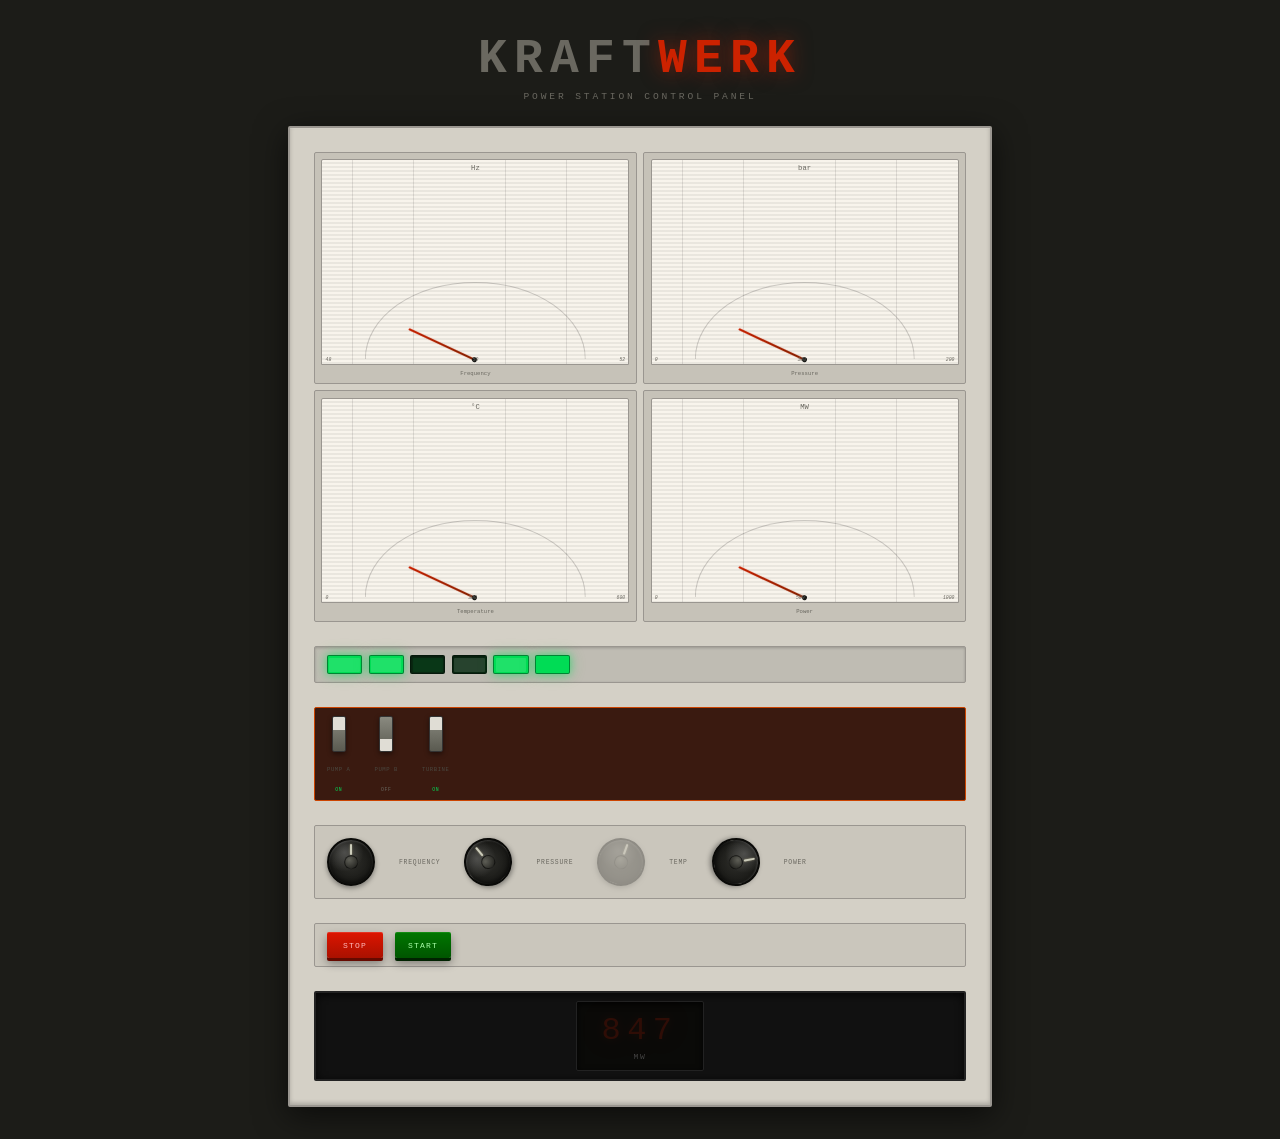
==== ccs-test/index.html @ 7e4d46de "made 2 syling sheets for testing to see wich is better" ====
<!DOCTYPE html>
<html lang="en">
<head>
    <meta charset="UTF-8">
    <meta name="viewport" content="width=device-width, initial-scale=1.0">
    <title>KRAFTWERK — Control Panel</title>
    <link rel="preconnect" href="https://fonts.googleapis.com">
    <link rel="preconnect" href="https://fonts.gstatic.com" crossorigin>
    <link href="https://fonts.googleapis.com/css2?family=Special+Elite&family=VT323&display=swap" rel="stylesheet">
    <link rel="stylesheet" href="style.css">
</head>
<body>

    <!-- :target anchors for plant state — only permitted use of id in CSS -->
    <div id="running"></div>
    <div id="stopped"></div>

    <!-- Switch checkboxes — id used only for label linking (permitted) -->
    <input type="checkbox" id="sw-1" checked>
    <input type="checkbox" id="sw-2">
    <input type="checkbox" id="sw-3" checked>

    <header>
        <h1>KRAFT<span>WERK</span></h1>
        <p>Power Station Control Panel</p>
    </header>

    <main aria-label="Control Panel">

        <!-- GAUGES -->
        <section aria-label="Instrument gauges">
            <figure>
                <div aria-hidden="true">
                    <span>Hz</span>
                    <span></span>
                    <span></span>
                    <span><i>48</i><i>50</i><i>52</i></span>
                </div>
                <figcaption>Frequency</figcaption>
            </figure>
            <figure>
                <div aria-hidden="true">
                    <span>bar</span>
                    <span></span>
                    <span></span>
                    <span><i>0</i><i>100</i><i>200</i></span>
                </div>
                <figcaption>Pressure</figcaption>
            </figure>
            <figure>
                <div aria-hidden="true">
                    <span>°C</span>
                    <span></span>
                    <span></span>
                    <span><i>0</i><i>300</i><i>600</i></span>
                </div>
                <figcaption>Temperature</figcaption>
            </figure>
            <figure>
                <div aria-hidden="true">
                    <span>MW</span>
                    <span></span>
                    <span></span>
                    <span><i>0</i><i>500</i><i>1000</i></span>
                </div>
                <figcaption>Power</figcaption>
            </figure>
        </section>

        <!-- INDICATORS -->
        <section aria-label="Status indicators">
            <input type="checkbox" id="led-1" checked aria-label="Indicator 1">
            <label for="led-1"></label>

            <input type="checkbox" id="led-2" checked aria-label="Indicator 2">
            <label for="led-2"></label>

            <input type="checkbox" id="led-3" aria-label="Indicator 3">
            <label for="led-3"></label>

            <input type="checkbox" id="led-4" checked aria-label="Indicator 4">
            <label for="led-4"></label>

            <input type="checkbox" id="led-5" checked aria-label="Indicator 5">
            <label for="led-5"></label>

            <input type="checkbox" id="led-6" aria-label="Indicator 6">
            <label for="led-6"></label>
        </section>

        <!-- TOGGLE SWITCHES — labels link to checkboxes outside main -->
        <section aria-label="System switches">
            <label for="sw-1">Pump A</label>
            <label for="sw-2">Pump B</label>
            <label for="sw-3">Turbine</label>
        </section>

        <!-- ROTARY KNOBS -->
        <section aria-label="Control knobs">
            <div>
                <span aria-hidden="true"></span>
                <input type="range" id="knob-freq" name="knob-freq" min="-145" max="145" value="0" aria-label="Frequency control">
            </div>
            <label for="knob-freq">Frequency</label>

            <div>
                <span aria-hidden="true"></span>
                <input type="range" id="knob-pressure" name="knob-pressure" min="-145" max="145" value="-40" aria-label="Pressure control">
            </div>
            <label for="knob-pressure">Pressure</label>

            <div>
                <span aria-hidden="true"></span>
                <input type="range" id="knob-temp" name="knob-temp" min="-145" max="145" value="20" aria-label="Temperature control">
            </div>
            <label for="knob-temp">Temp</label>

            <div>
                <span aria-hidden="true"></span>
                <input type="range" id="knob-power" name="knob-power" min="-145" max="145" value="80" aria-label="Power control">
            </div>
            <label for="knob-power">Power</label>
        </section>

        <!-- BUTTONS — anchor links toggle :target state -->
        <section aria-label="Plant controls">
            <a href="#stopped">STOP</a>
            <a href="#running">START</a>
        </section>

        <!-- DISPLAY -->
        <section aria-label="Power output display">
            <figure>
                <span>847</span>
                <span>MW</span>
            </figure>
        </section>

    </main>

    <script>
        // ONDERSTAANDE CODE MAG JE GEBRUIKEN
        // NIETS AANPASSEN

        const ranges = document.querySelectorAll('[type="range"]');

        const updateRange = range => {
            const rangeName = range.name;
            const rangeValue = range.value;
            document.documentElement.style.setProperty("--" + rangeName, rangeValue);
        }

        ranges.forEach(range => {
            updateRange(range);
            range.oninput = () => {
                updateRange(range)
            };
        });
    </script>

</body>
</html>
---- ccs-test/style.css ----
/* ============================================================
   KRAFTWERK — Control Panel
   ──────────────────────────────────────────────────────────
   Architecture : @layer, CSS nesting, @container queries,
                  style queries (@container style())
   Themes       : light (default) + dark (prefers-color-scheme)
   Fonts        : Orbitron (title), Share Tech Mono (UI)
   JS           : range script only (permitted)
   State        : :target for plant on/off, checkboxes for switches
   ============================================================ */

/* MARK: LAYERS */

@layer reset, tokens, base, layout, components, state;

/* MARK: RESET */

@layer reset {
    *, *::before, *::after {
        box-sizing: border-box;
        margin: 0;
        padding: 0;
    }
}

/* MARK: TOKENS */

@layer tokens {

    :root {
        /* Knob values — driven by JS range script */
        --knob-freq: 0;
        --knob-pressure: 0;
        --knob-temp: 0;
        --knob-power: 0;
        container-type: style;

        /* Light theme */
        --color-bg:           #1c1c18;
        --color-panel:        #d4d0c6;
        --color-panel-border: #9a9690;
        --color-section:      #cac6bc;
        --color-section-dim:  #bfbcb3;
        --color-gauge-bg:     #c6c2b8;
        --color-gauge-face:   #f8f4ec;
        --color-text:         #4a4840;
        --color-text-dim:     #6a6860;
        --color-needle:       #cc2200;
        --color-led-off:      #0a2a12;
        --color-led-on:       #00dd55;
        --color-display-bg:   #0a0a08;
        --color-display-num:  #ff2200;
        --color-switch-thumb: #e0ddd5;
        --color-switch-track: #8a8a80;
        --color-switch-dark:  #5a5a50;

        /* Typography */
        --font-display: 'Orbitron', monospace;
        --font-mono:    'Share Tech Mono', monospace;

        /* Spacing */
        --gap-sm:  0.4rem;
        --gap-md:  0.75rem;
        --gap-lg:  1.5rem;
        --pad-sm:  0.5rem 0.75rem;
        --pad-md:  0.75rem;
        --radius:  2px;
    }

    /* Dark theme */
    @media (prefers-color-scheme: dark) {
        :root {
            --color-bg:           #0e0e0c;
            --color-panel:        #1e1e1a;
            --color-panel-border: #3a3a34;
            --color-section:      #242420;
            --color-section-dim:  #1a1a16;
            --color-gauge-bg:     #2a2a26;
            --color-gauge-face:   #1e1e1a;
            --color-text:         #aaa89e;
            --color-text-dim:     #6a6860;
            --color-needle:       #ff3300;
            --color-led-off:      #081808;
            --color-led-on:       #00ff66;
            --color-display-bg:   #040402;
            --color-display-num:  #ff3300;
            --color-switch-thumb: #3a3a36;
            --color-switch-track: #4a4a46;
            --color-switch-dark:  #2a2a26;
        }
    }
}

/* MARK: BASE */

@layer base {

    body {
        background: var(--color-bg);
        min-height: 100dvh;
        display: grid;
        place-items: center;
        padding: 2rem 1rem;
        font-family: var(--font-mono);
        color: var(--color-text);
    }

    /* :target anchor divs — hidden, used only for state */
    body > div {
        position: absolute;
        width: 0;
        height: 0;
        overflow: hidden;
    }

    /* Switch checkboxes — hidden, id used only for label linking */
    body > input[type="checkbox"] {
        position: absolute;
        opacity: 0;
        width: 0;
        height: 0;
    }
}

/* MARK: TYPOGRAPHY */

@layer base {

    header {
        text-align: center;
        margin-bottom: var(--gap-lg);

        & h1 {
            font-family: var(--font-display);
            font-size: clamp(1.5rem, 5vw, 3rem);
            font-weight: 900;
            letter-spacing: 0.15em;
            color: var(--color-text-dim);
            text-transform: uppercase;

            & span {
                color: var(--color-needle);
                text-shadow: 0 0 20px rgba(204, 34, 0, 0.5);
            }
        }

        & p {
            font-family: var(--font-mono);
            font-size: clamp(0.4rem, 1.5vw, 0.6rem);
            letter-spacing: 0.3em;
            color: var(--color-text-dim);
            text-transform: uppercase;
            margin-top: 0.3rem;
        }
    }
}

/* MARK: LAYOUT */

@layer layout {

    main {
        background: var(--color-panel);
        border: 2px solid var(--color-panel-border);
        border-radius: var(--radius);
        padding: var(--gap-lg);
        display: flex;
        flex-direction: column;
        gap: var(--gap-lg);
        width: 100%;
        max-width: 44rem;
        container-type: inline-size;
        container-name: panel;
        box-shadow:
            0 8px 32px rgba(0, 0, 0, 0.6),
            inset 0 1px 0 rgba(255, 255, 255, 0.1),
            inset 0 -2px 4px rgba(0, 0, 0, 0.2);
    }

    /* Gauges — 2×2 grid */
    main > section:first-of-type {
        display: grid;
        grid-template-columns: 1fr 1fr;
        gap: var(--gap-sm);
    }

    /* Indicators strip */
    main > section:nth-of-type(2) {
        background: var(--color-section-dim);
        border: 1px solid var(--color-panel-border);
        border-radius: var(--radius);
        padding: var(--pad-sm);
        display: flex;
        flex-wrap: wrap;
        gap: var(--gap-sm);
        align-items: center;
        box-shadow: inset 0 1px 3px rgba(0, 0, 0, 0.2);
    }

    /* Switches row */
    main > section:nth-of-type(3) {
        background: var(--color-section);
        border: 1px solid var(--color-panel-border);
        border-radius: var(--radius);
        padding: var(--pad-sm);
        display: flex;
        gap: var(--gap-lg);
        align-items: flex-start;
    }

    /* Knobs row */
    main > section:nth-of-type(4) {
        background: var(--color-section);
        border: 1px solid var(--color-panel-border);
        border-radius: var(--radius);
        padding: var(--pad-md);
        display: flex;
        gap: var(--gap-lg);
        align-items: center;
        flex-wrap: wrap;

        & > div {
            position: relative;
            width: 3rem;
            height: 3rem;
        }

        & > label {
            font-size: 0.4rem;
            letter-spacing: 0.12em;
            color: var(--color-text-dim);
            text-transform: uppercase;
        }
    }

    /* Buttons row */
    main > section:nth-of-type(5) {
        background: var(--color-section);
        border: 1px solid var(--color-panel-border);
        border-radius: var(--radius);
        padding: var(--pad-sm);
        display: flex;
        gap: var(--gap-md);
        align-items: center;
    }

    /* Display */
    main > section:nth-of-type(6) {
        background: #111;
        border: 2px solid #222;
        border-radius: var(--radius);
        padding: 0.5rem;
        display: flex;
        gap: 0.75rem;
        justify-content: center;
        align-items: center;
        box-shadow: inset 0 2px 8px rgba(0, 0, 0, 0.8);
    }
}

/* MARK: COMPONENTS */

@layer components {

    /* MARK: GAUGE */

    main > section:first-of-type > figure {
        width: 100%;
        background: var(--color-gauge-bg);
        border: 1px solid var(--color-panel-border);
        border-radius: var(--radius);
        padding: 0.4rem;
        display: flex;
        flex-direction: column;
        align-items: center;
        gap: 0.3rem;

        & > div {
            width: 100%;
            aspect-ratio: 3 / 2;
            background: var(--color-gauge-face);
            border: 1px solid var(--color-panel-border);
            border-radius: 2px 2px 0 0;
            position: relative;
            overflow: hidden;

            /* Scale tick marks */
            &::before {
                content: '';
                position: absolute;
                inset: 0;
                background: repeating-linear-gradient(
                    90deg,
                    transparent 0,
                    transparent calc(10% - 0.5px),
                    rgba(0, 0, 0, 0.1) calc(10% - 0.5px),
                    rgba(0, 0, 0, 0.1) 10%
                );
            }

            /* Scanline overlay */
            &::after {
                content: '';
                position: absolute;
                inset: 0;
                background: repeating-linear-gradient(
                    to bottom,
                    transparent 0,
                    transparent 2px,
                    rgba(0, 0, 0, 0.06) 2px,
                    rgba(0, 0, 0, 0.06) 4px
                );
                pointer-events: none;
                z-index: 1;
            }

            & > span:first-child {
                position: absolute;
                top: 0.25rem;
                left: 50%;
                transform: translateX(-50%);
                font-family: var(--font-mono);
                font-size: 0.45rem;
                color: var(--color-text-dim);
                white-space: nowrap;
            }

            & > span:nth-child(2) {
                position: absolute;
                bottom: 0.3rem;
                left: 50%;
                transform: translateX(-50%);
                width: 72%;
                height: 38%;
                border: 1.5px solid rgba(0, 0, 0, 0.18);
                border-bottom: none;
                border-radius: 50% 50% 0 0 / 100% 100% 0 0;
            }

            /* Needle — default parked at -65deg */
            & > span:nth-child(3) {
                position: absolute;
                bottom: 0.25rem;
                left: 50%;
                transform-origin: bottom center;
                transform: translateX(-50%) rotate(-65deg);
                width: 1.5px;
                height: 36%;
                background: linear-gradient(to top, #882200, var(--color-needle));
                box-shadow: 0 0 1px rgba(204, 34, 0, 0.8);
                border-radius: 1px 1px 0 0;
                transition: transform 1.2s cubic-bezier(0.34, 1.2, 0.64, 1);

                &::after {
                    content: '';
                    position: absolute;
                    bottom: -2px;
                    left: 50%;
                    transform: translateX(-50%);
                    width: 5px;
                    height: 5px;
                    background: #1a1a18;
                    border-radius: 50%;
                }
            }

            & > span:last-child {
                position: absolute;
                bottom: 0.1rem;
                left: 0;
                right: 0;
                display: flex;
                justify-content: space-between;
                padding: 0 0.2rem;
                font-family: var(--font-mono);
                font-size: 0.3rem;
                color: var(--color-text-dim);
            }
        }

        & > figcaption {
            font-family: var(--font-mono);
            font-size: 0.35rem;
            color: var(--color-text-dim);
            text-align: center;
        }
    }

    /* MARK: INDICATOR */

    main > section:nth-of-type(2) > input[type="checkbox"] {
        appearance: none;
        position: relative;
        margin: 0;
        width: 2.2rem;
        height: 1.2rem;
        cursor: pointer;
        background: transparent;
        border: none;

        &::before {
            content: '';
            position: absolute;
            inset: 0;
            border-radius: var(--radius);
            border: 1px solid rgba(0, 0, 0, 0.4);
            background: var(--color-led-off);
            box-shadow:
                inset 0 1px 3px rgba(0, 0, 0, 0.4),
                0 1px rgba(255, 255, 255, 0.05);
            transition: background 150ms, box-shadow 150ms;
        }

        &::after {
            content: '';
            position: absolute;
            inset: 0.15rem;
            border-radius: 1px;
            background: rgba(0, 221, 85, 0.08);
            transition: background 150ms;
        }

        &:checked::before {
            background: var(--color-led-on);
            box-shadow:
                0 0 8px rgba(0, 221, 85, 0.55),
                0 0 16px rgba(0, 221, 85, 0.25);
            animation: pulse 2.5s ease-in-out infinite;
        }

        &:checked::after {
            background: rgba(255, 255, 255, 0.12);
        }
    }

    main > section:nth-of-type(2) > input[type="checkbox"] + label {
        display: none;
    }



    /* MARK: TOGGLE SWITCH */

    main > section:nth-of-type(3) > label {
        display: flex;
        flex-direction: column;
        align-items: center;
        gap: 0.9rem;
        cursor: pointer;
        font-family: var(--font-mono);
        font-size: 0.35rem;
        letter-spacing: 0.1em;
        color: var(--color-text);
        text-transform: uppercase;

        /* Housing — default OFF (thumb down) */
        &::before {
            content: '';
            display: block;
            order: -1;
            width: 0.9rem;
            height: 2.2rem;
            background:
                linear-gradient(to bottom, transparent 0, transparent 1.35rem, var(--color-switch-thumb) 1.35rem),
                linear-gradient(to bottom, var(--color-switch-track), var(--color-switch-dark));
            border-radius: var(--radius);
            border: 1px solid #333;
            box-shadow: 0 2px 5px rgba(0, 0, 0, 0.45);
            transition: background 150ms;
        }

        &::after {
            content: 'OFF';
            font-size: 0.3rem;
            color: var(--color-text-dim);
        }
    }

    /* MARK: ROTARY KNOB */

    main > section:nth-of-type(4) > div > span {
        display: block;
        width: 3rem;
        height: 3rem;
        border-radius: 50%;
        background:
            radial-gradient(circle at 35% 28%, rgba(255, 255, 255, 0.2), transparent 45%),
            radial-gradient(circle at 50% 50%, #2e2e2a 0, #1b1b18 62%, #0f0f0d 100%);
        border: 2px solid #0a0a08;
        position: relative;
        pointer-events: none;
        transform: rotate(calc(var(--knob-freq) * 1deg));
        transition: transform 120ms linear;
        box-shadow:
            inset 0 1px 2px rgba(255, 255, 255, 0.18),
            inset 0 -2px 4px rgba(0, 0, 0, 0.55),
            0 2px 5px rgba(0, 0, 0, 0.4);

        &::before {
            content: '';
            position: absolute;
            top: 0.2rem;
            left: 50%;
            transform: translateX(-50%);
            width: 2px;
            height: 0.7rem;
            background: #ccccbb;
            border-radius: 1px;
            box-shadow: 0 0 2px rgba(255, 245, 190, 0.45);
        }

        &::after {
            content: '';
            position: absolute;
            top: 50%;
            left: 50%;
            transform: translate(-50%, -50%);
            width: 0.85rem;
            height: 0.85rem;
            border-radius: 50%;
            background: radial-gradient(circle at 35% 30%, #5f5f57, #1a1a17);
            border: 1px solid rgba(0, 0, 0, 0.55);
        }
    }

    main > section:nth-of-type(4) > div:nth-of-type(2) > span {
        transform: rotate(calc(var(--knob-pressure) * 1deg));
    }
    main > section:nth-of-type(4) > div:nth-of-type(3) > span {
        transform: rotate(calc(var(--knob-temp) * 1deg));
    }
    main > section:nth-of-type(4) > div:nth-of-type(4) > span {
        transform: rotate(calc(var(--knob-power) * 1deg));
    }

    main > section:nth-of-type(4) > div > input[type="range"] {
        position: absolute;
        inset: 0;
        width: 100%;
        height: 100%;
        cursor: pointer;
        opacity: 0;
    }

    /* MARK: BUTTONS */

    main > section:nth-of-type(5) > a {
        font-family: var(--font-mono);
        font-size: 0.5rem;
        letter-spacing: 0.15em;
        width: 3.5rem;
        height: 1.6rem;
        border-radius: var(--radius);
        cursor: pointer;
        display: inline-flex;
        align-items: center;
        justify-content: center;
        text-decoration: none;
        transition: transform 80ms, box-shadow 80ms;
        user-select: none;

        &:active {
            transform: translateY(2px);
        }

        /* STOP */
        &:first-of-type {
            background: linear-gradient(to bottom, #dd1500, #aa1100);
            color: #ffbbbb;
            box-shadow:
                0 3px 0 #660a00,
                0 5px 10px rgba(0, 0, 0, 0.4),
                inset 0 1px rgba(255, 130, 130, 0.25);

            &:active {
                box-shadow:
                    0 1px 0 #660a00,
                    0 2px 4px rgba(0, 0, 0, 0.4),
                    inset 0 1px rgba(255, 130, 130, 0.25);
            }
        }

        /* START */
        &:last-of-type {
            background: linear-gradient(to bottom, #007700, #005500);
            color: #aaffaa;
            box-shadow:
                0 3px 0 #002200,
                0 5px 10px rgba(0, 0, 0, 0.4),
                inset 0 1px rgba(130, 255, 130, 0.15);

            &:active {
                box-shadow:
                    0 1px 0 #002200,
                    0 2px 4px rgba(0, 0, 0, 0.4),
                    inset 0 1px rgba(130, 255, 130, 0.15);
            }
        }
    }

    /* MARK: DISPLAY */

    main > section:nth-of-type(6) > figure {
        background: var(--color-display-bg);
        border: 1px solid #222;
        border-radius: var(--radius);
        padding: 0.6rem 1rem;
        display: flex;
        flex-direction: column;
        align-items: center;
        gap: 0.2rem;
        box-shadow: inset 0 2px 6px rgba(0, 0, 0, 0.8);

        &:first-of-type {
            width: 8rem;

            & > span:first-child {
                font-family: var(--font-mono);
                font-size: 2rem;
                color: var(--color-display-num);
                letter-spacing: 0.2em;
                text-shadow:
                    0 0 10px rgba(255, 34, 0, 0.45),
                    0 0 25px rgba(255, 34, 0, 0.25);
                animation: flicker 5s infinite;
            }
        }

        & > span:last-child {
            font-family: var(--font-mono);
            font-size: 0.5rem;
            color: #444;
            letter-spacing: 0.2em;
        }
    }



}


/* MARK: STATE */

@layer state {

    /* MARK: GAUGE NEEDLE → KNOB BINDING
       Only active when #running is :target (plant is on) */

    #running:target ~ main > section:first-of-type > figure:nth-of-type(1) > div > span:nth-child(3) {
        transform: translateX(-50%) rotate(calc(var(--knob-freq) * 0.48deg));
    }
    #running:target ~ main > section:first-of-type > figure:nth-of-type(2) > div > span:nth-child(3) {
        transform: translateX(-50%) rotate(calc(var(--knob-pressure) * 0.48deg));
    }
    #running:target ~ main > section:first-of-type > figure:nth-of-type(3) > div > span:nth-child(3) {
        transform: translateX(-50%) rotate(calc(var(--knob-temp) * 0.48deg));
    }
    #running:target ~ main > section:first-of-type > figure:nth-of-type(4) > div > span:nth-child(3) {
        transform: translateX(-50%) rotate(calc(var(--knob-power) * 0.48deg));
    }

    /* MARK: UPTIME — runs only when plant is on */


    /* MARK: DISPLAY DIM — off by default, lit when running */

    main > section:nth-of-type(6) > figure:first-of-type > span:first-child {
        opacity: 0.15;
        animation: none;
    }

    #running:target ~ main > section:nth-of-type(6) > figure:first-of-type > span:first-child {
        opacity: 1;
        animation: flicker 5s infinite;
    }

    /* MARK: SWITCH ON STATES
       Selects by position — sw-1 is 1st checkbox, sw-2 is 2nd, sw-3 is 3rd */

    body > input[type="checkbox"]:nth-of-type(1):checked ~ main > section:nth-of-type(3) > label:nth-of-type(1) {
        &::before {
            background:
                linear-gradient(to bottom, var(--color-switch-thumb) 0, var(--color-switch-thumb) 0.8rem, transparent 0.8rem),
                linear-gradient(to bottom, var(--color-switch-track), var(--color-switch-dark));
        }
        &::after { content: 'ON'; color: var(--color-led-on); }
    }

    body > input[type="checkbox"]:nth-of-type(2):checked ~ main > section:nth-of-type(3) > label:nth-of-type(2) {
        &::before {
            background:
                linear-gradient(to bottom, var(--color-switch-thumb) 0, var(--color-switch-thumb) 0.8rem, transparent 0.8rem),
                linear-gradient(to bottom, var(--color-switch-track), var(--color-switch-dark));
        }
        &::after { content: 'ON'; color: var(--color-led-on); }
    }

    body > input[type="checkbox"]:nth-of-type(3):checked ~ main > section:nth-of-type(3) > label:nth-of-type(3) {
        &::before {
            background:
                linear-gradient(to bottom, var(--color-switch-thumb) 0, var(--color-switch-thumb) 0.8rem, transparent 0.8rem),
                linear-gradient(to bottom, var(--color-switch-track), var(--color-switch-dark));
        }
        &::after { content: 'ON'; color: var(--color-led-on); }
    }

    /* MARK: LED CONTROL BY SWITCHES */

    body > input[type="checkbox"]:nth-of-type(1):checked ~ main > section:nth-of-type(2) > input:nth-of-type(1)::before,
    body > input[type="checkbox"]:nth-of-type(1):checked ~ main > section:nth-of-type(2) > input:nth-of-type(2)::before {
        background: var(--color-led-on);
        box-shadow: 0 0 8px rgba(0, 221, 85, 0.55), 0 0 16px rgba(0, 221, 85, 0.25);
        animation: pulse 2.5s ease-in-out infinite;
    }
    body > input[type="checkbox"]:nth-of-type(1):not(:checked) ~ main > section:nth-of-type(2) > input:nth-of-type(1)::before,
    body > input[type="checkbox"]:nth-of-type(1):not(:checked) ~ main > section:nth-of-type(2) > input:nth-of-type(2)::before {
        background: var(--color-led-off);
        box-shadow: inset 0 1px 3px rgba(0, 0, 0, 0.4);
        animation: none;
    }

    body > input[type="checkbox"]:nth-of-type(2):checked ~ main > section:nth-of-type(2) > input:nth-of-type(3)::before,
    body > input[type="checkbox"]:nth-of-type(2):checked ~ main > section:nth-of-type(2) > input:nth-of-type(4)::before {
        background: var(--color-led-on);
        box-shadow: 0 0 8px rgba(0, 221, 85, 0.55), 0 0 16px rgba(0, 221, 85, 0.25);
        animation: pulse 2.5s ease-in-out infinite;
    }
    body > input[type="checkbox"]:nth-of-type(2):not(:checked) ~ main > section:nth-of-type(2) > input:nth-of-type(3)::before,
    body > input[type="checkbox"]:nth-of-type(2):not(:checked) ~ main > section:nth-of-type(2) > input:nth-of-type(4)::before {
        background: var(--color-led-off);
        box-shadow: inset 0 1px 3px rgba(0, 0, 0, 0.4);
        animation: none;
    }

    body > input[type="checkbox"]:nth-of-type(3):checked ~ main > section:nth-of-type(2) > input:nth-of-type(5)::before,
    body > input[type="checkbox"]:nth-of-type(3):checked ~ main > section:nth-of-type(2) > input:nth-of-type(6)::before {
        background: var(--color-led-on);
        box-shadow: 0 0 8px rgba(0, 221, 85, 0.55), 0 0 16px rgba(0, 221, 85, 0.25);
        animation: pulse 2.5s ease-in-out infinite;
    }
    body > input[type="checkbox"]:nth-of-type(3):not(:checked) ~ main > section:nth-of-type(2) > input:nth-of-type(5)::before,
    body > input[type="checkbox"]:nth-of-type(3):not(:checked) ~ main > section:nth-of-type(2) > input:nth-of-type(6)::before {
        background: var(--color-led-off);
        box-shadow: inset 0 1px 3px rgba(0, 0, 0, 0.4);
        animation: none;
    }

    /* MARK: KNOB DISABLE BY SWITCHES */

    body > input[type="checkbox"]:nth-of-type(1):not(:checked) ~ main > section:nth-of-type(4) > div:nth-of-type(2) {
        opacity: 0.3;
        pointer-events: none;
    }
    body > input[type="checkbox"]:nth-of-type(2):not(:checked) ~ main > section:nth-of-type(4) > div:nth-of-type(3) {
        opacity: 0.3;
        pointer-events: none;
    }
    body > input[type="checkbox"]:nth-of-type(3):not(:checked) ~ main > section:nth-of-type(4) > div:nth-of-type(1),
    body > input[type="checkbox"]:nth-of-type(3):not(:checked) ~ main > section:nth-of-type(4) > div:nth-of-type(4) {
        opacity: 0.3;
        pointer-events: none;
    }

    /* MARK: GAUGE DROP BY SWITCHES */

    body > input[type="checkbox"]:nth-of-type(1):not(:checked) ~ main > section:first-of-type > figure:nth-of-type(2) > div > span:nth-child(3) {
        transform: translateX(-50%) rotate(-65deg);
    }
    body > input[type="checkbox"]:nth-of-type(2):not(:checked) ~ main > section:first-of-type > figure:nth-of-type(3) > div > span:nth-child(3) {
        transform: translateX(-50%) rotate(-65deg);
    }
    body > input[type="checkbox"]:nth-of-type(3):not(:checked) ~ main > section:first-of-type > figure:nth-of-type(1) > div > span:nth-child(3),
    body > input[type="checkbox"]:nth-of-type(3):not(:checked) ~ main > section:first-of-type > figure:nth-of-type(4) > div > span:nth-child(3) {
        transform: translateX(-50%) rotate(-65deg);
    }

    /* MARK: WARNING — switch off while plant running */

    #running:target ~ main > section:nth-of-type(3) {
        /* base — no warning */
    }

    #running:target ~ main:has(~ * input[type="checkbox"]:nth-of-type(1):not(:checked)) > section:nth-of-type(3),
    body > input[type="checkbox"]:nth-of-type(1):not(:checked) ~ main > section:nth-of-type(3),
    body > input[type="checkbox"]:nth-of-type(2):not(:checked) ~ main > section:nth-of-type(3),
    body > input[type="checkbox"]:nth-of-type(3):not(:checked) ~ main > section:nth-of-type(3) {
        background: #3a1a10;
        border-color: #cc4400;
    }

    /* But only show warning when plant is running */
    #stopped:target ~ main > section:nth-of-type(3),
    main > section:nth-of-type(3) {
        background: var(--color-section);
        border-color: var(--color-panel-border);
    }

    /* MARK: OVERLOAD WARNING — all knobs at max */

    @container style(--knob-power: 145) {
        @container style(--knob-freq: 145) {
            @container style(--knob-pressure: 145) {
                @container style(--knob-temp: 145) {
                    #running:target ~ main {
                        animation: overload-flash 0.6s ease-in-out infinite;
                    }
                    #running:target ~ main > section:nth-of-type(6) > figure:first-of-type > span:first-child {
                        animation: overload-display 0.6s ease-in-out infinite;
                        color: #ff5500;
                        text-shadow: 0 0 20px rgba(255, 85, 0, 0.8);
                    }
                }
            }
        }
    }
}

/* MARK: RESPONSIVE */

@container panel (max-width: 28rem) {
    main > section:first-of-type {
        grid-template-columns: 1fr;
    }
    main > section:nth-of-type(4) {
        gap: var(--gap-md);
        flex-wrap: wrap;
    }
}

@media (max-width: 30rem) {
    main {
        padding: var(--gap-md);
        gap: var(--gap-md);
    }
    main > section:nth-of-type(3) {
        gap: var(--gap-md);
    }
    main > section:nth-of-type(5) > a {
        width: 2.8rem;
        font-size: 0.4rem;
    }
    header > h1 {
        font-size: clamp(1.2rem, 8vw, 2rem);
    }
}

@media (prefers-reduced-motion: reduce) {
    @keyframes pulse        { 0%, 100% { opacity: 1; } }
    @keyframes flicker      { 0%, 100% { opacity: 1; } }
    @keyframes overload-flash   { 0%, 100% { box-shadow: 0 8px 32px rgba(0,0,0,0.6); } }
    @keyframes overload-display { 0%, 100% { opacity: 1; } }
}
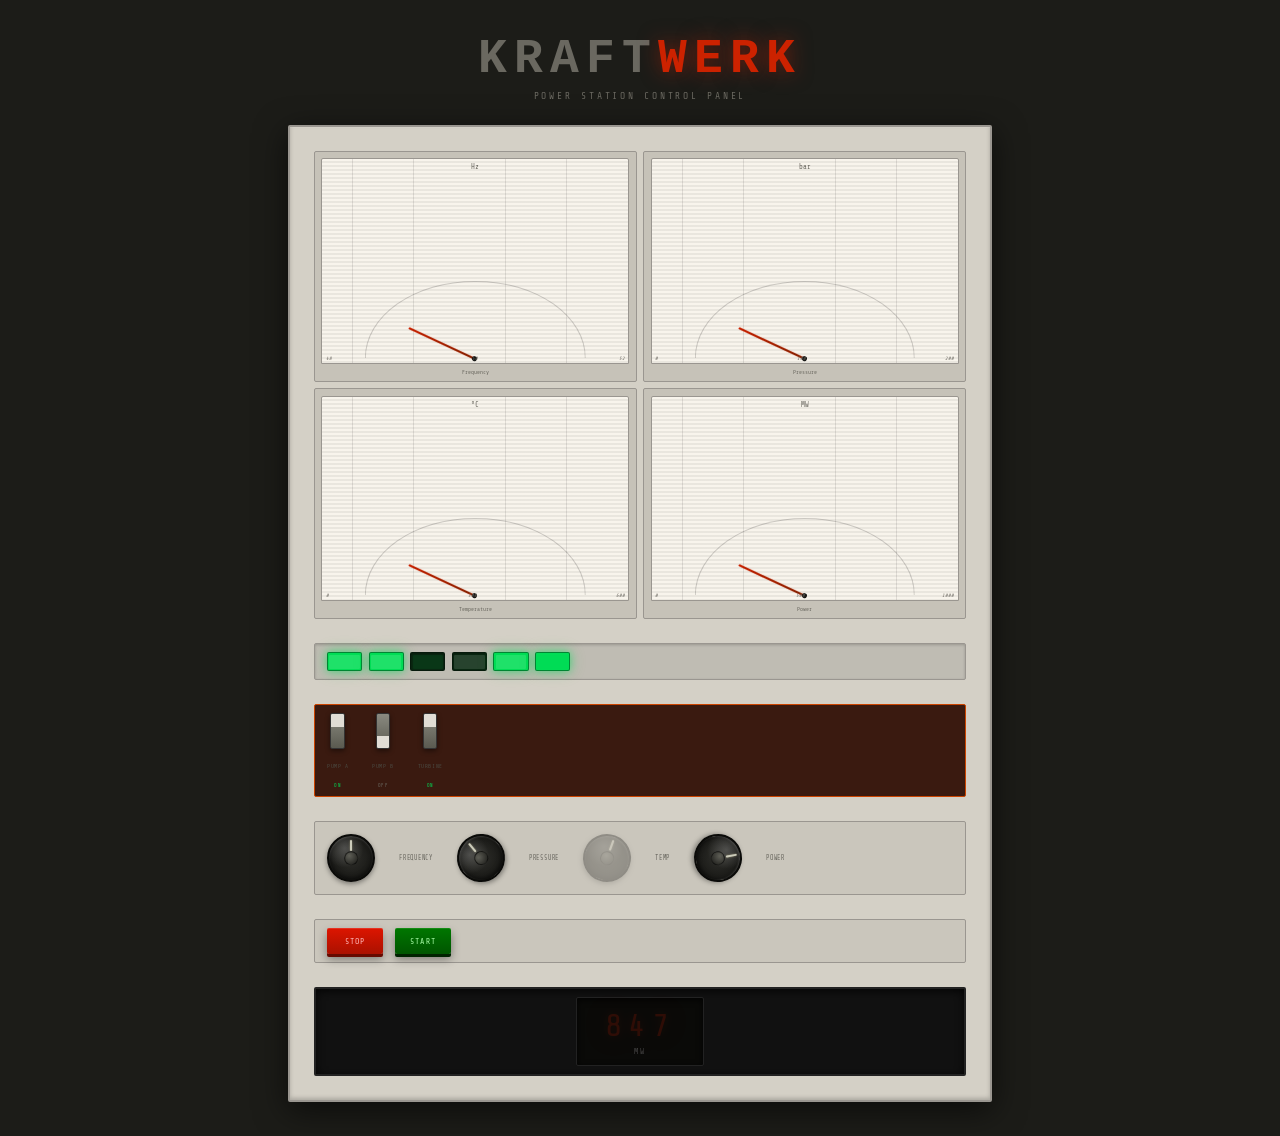
==== commit 7e192397: "changed fonts" ====
--- a/ccs-test/index.html
+++ b/ccs-test/index.html
@@ -6,7 +6,7 @@
     <title>KRAFTWERK — Control Panel</title>
     <link rel="preconnect" href="https://fonts.googleapis.com">
     <link rel="preconnect" href="https://fonts.gstatic.com" crossorigin>
-    <link href="https://fonts.googleapis.com/css2?family=Special+Elite&family=VT323&display=swap" rel="stylesheet">
+    <link href="https://fonts.googleapis.com/css2?family=Orbitron:wght@900&family=Share+Tech+Mono&display=swap" rel="stylesheet">
     <link rel="stylesheet" href="style.css">
 </head>
 <body>
